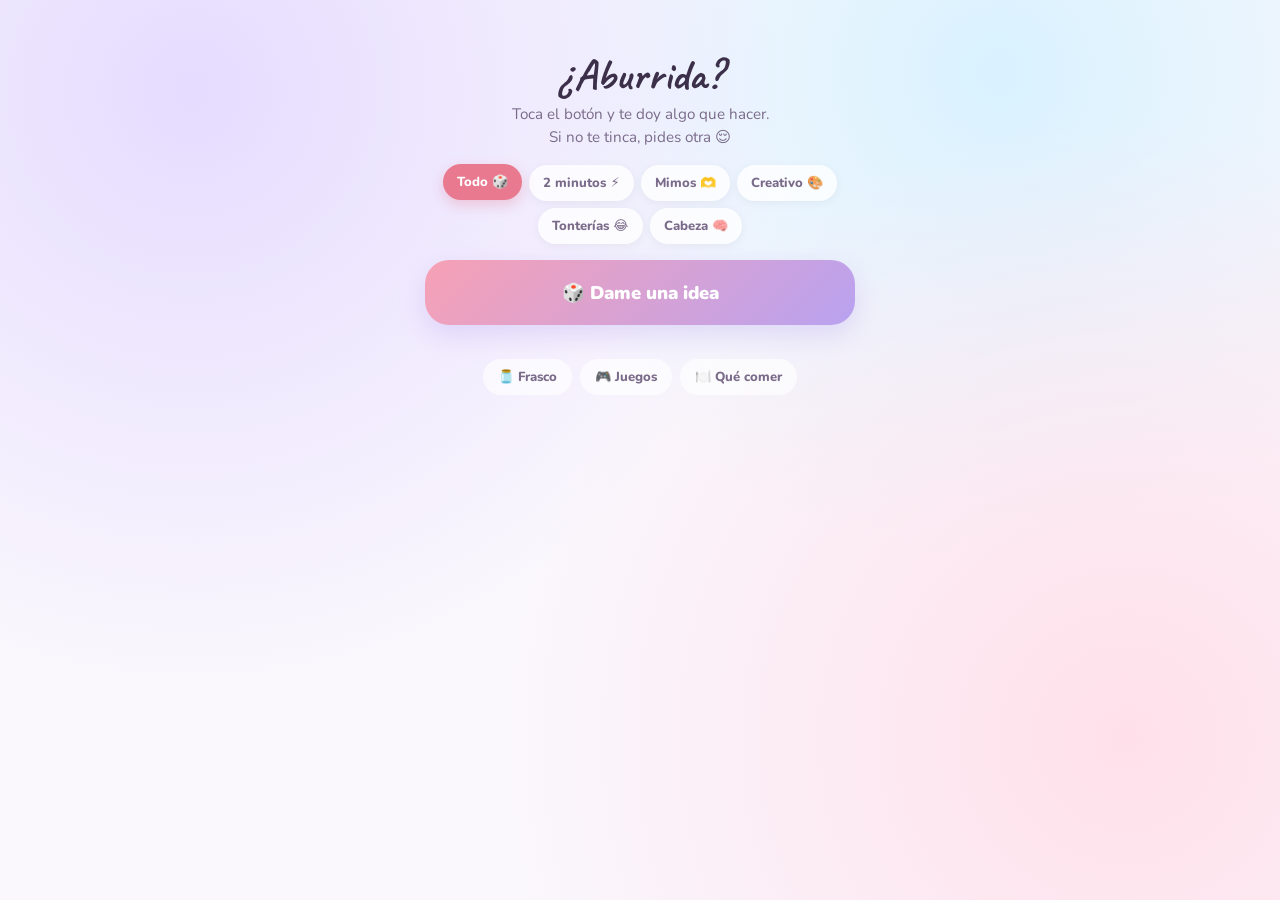
==== aburrida.html @ abc9a231 "Pagina para cuando esta aburrida: 47 ideas para hacer sola Co-Authored-By: Claude Opus 5 <noreply@an" ====
<!DOCTYPE html>
<html lang="es">
<head>
<meta charset="UTF-8">
<meta name="viewport" content="width=device-width, initial-scale=1">
<title>¿Aburrida?</title>
<link rel="preconnect" href="https://fonts.googleapis.com">
<link href="https://fonts.googleapis.com/css2?family=Caveat:wght@500;700&family=Nunito:wght@400;600;800;900&display=swap" rel="stylesheet">
<style>
  :root { --ink:#3b2f4a; --soft:#7a6b8a; --accent:#e8798f; --verde:#4caf72; }
  * { box-sizing:border-box; margin:0; padding:0; -webkit-tap-highlight-color:transparent; }
  body {
    min-height:100vh; display:block;
    font-family:"Nunito", system-ui, sans-serif; color:var(--ink); padding:clamp(16px,6vh,56px) 16px;
    background:
      radial-gradient(circle at 15% 10%, #e5dcff 0, transparent 44%),
      radial-gradient(circle at 88% 82%, #ffe0ea 0, transparent 46%),
      radial-gradient(circle at 78% 8%, #d9f2ff 0, transparent 38%),
      #faf7fd;
    overflow-x:hidden;
  }
  .card { max-width:430px; width:100%; margin-inline:auto; text-align:center; position:relative; z-index:2; }
  h1 { font-family:"Caveat", cursive; font-size:2.7rem; font-weight:700; line-height:1; }
  .sub { color:var(--soft); margin:6px 0 16px; font-size:.95rem; line-height:1.5; }

  .filtros { display:flex; gap:7px; justify-content:center; flex-wrap:wrap; margin-bottom:16px; }
  .f { border:none; border-radius:99px; padding:9px 14px; font-family:inherit; font-size:.82rem; font-weight:800;
       background:#ffffffcc; color:var(--soft); cursor:pointer; box-shadow:0 2px 10px #0000000d; transition:all .18s; }
  .f.on { background:var(--accent); color:#fff; box-shadow:0 5px 14px #e8798f55; transform:translateY(-1px); }

  .dado {
    width:100%; border:none; border-radius:24px; padding:20px; font-family:inherit; font-size:1.15rem; font-weight:900;
    background:linear-gradient(135deg,#f7a1b5,#b9a2f0); color:#fff; cursor:pointer; margin-bottom:16px;
    box-shadow:0 10px 26px #b9a2f055; transition:transform .15s;
  }
  .dado:active { transform:scale(.97); }

  .idea {
    display:none; background:#fff; border-radius:26px; padding:26px 22px 22px; position:relative;
    box-shadow:0 16px 40px #3b2f4a1f; animation:entra .5s cubic-bezier(.2,1.3,.4,1); text-align:left;
  }
  .idea .top { display:flex; align-items:center; gap:12px; margin-bottom:10px; }
  .idea .em { font-size:2.6rem; line-height:1; }
  .idea h2 { font-family:"Caveat", cursive; font-size:1.95rem; line-height:1.05; }
  .idea .tag { display:inline-block; background:#f6eef3; color:var(--soft); border-radius:99px;
               padding:4px 11px; font-size:.7rem; font-weight:900; letter-spacing:1px; margin-top:3px; }
  .idea p { color:#55475f; font-size:.97rem; line-height:1.5; margin-top:4px; }
  @keyframes entra { from { transform:translateY(16px) scale(.96); opacity:0; } }

  .acciones { display:flex; gap:9px; flex-wrap:wrap; margin-top:16px; }
  .btn { flex:1; min-width:120px; border:none; border-radius:15px; padding:13px 16px; font-family:inherit;
         font-weight:900; font-size:.93rem; cursor:pointer; background:var(--accent); color:#fff;
         box-shadow:0 6px 16px #e8798f55; transition:transform .15s; text-decoration:none; text-align:center; }
  .btn.alt { background:#f4eef6; color:var(--ink); box-shadow:none; }
  .btn:active { transform:scale(.96); }
  .btn.listo { background:#cfe8d8; color:#2e6b48; box-shadow:none; }

  .hechas { margin-top:18px; color:var(--soft); font-size:.85rem; font-weight:800; }
  .links { margin-top:18px; display:flex; gap:8px; justify-content:center; flex-wrap:wrap; }
  .link { color:var(--soft); font-size:.82rem; text-decoration:none; font-weight:800;
          background:#ffffffaa; padding:9px 15px; border-radius:99px; }
  .float { position:fixed; bottom:-40px; font-size:1.5rem; animation:up linear forwards; z-index:1; pointer-events:none; }
  @keyframes up { to { transform:translateY(-115vh) rotate(25deg); opacity:0; } }
</style>
</head>
<body>
<div class="card">
  <h1>¿Aburrida?</h1>
  <p class="sub">Toca el botón y te doy algo que hacer.<br>Si no te tinca, pides otra 😌</p>

  <div class="filtros" id="filtros"></div>
  <button class="dado" id="dado" onclick="sortear()">🎲 Dame una idea</button>

  <div class="idea" id="idea">
    <div class="top">
      <span class="em" id="iEm"></span>
      <div><h2 id="iTit"></h2><span class="tag" id="iTag"></span></div>
    </div>
    <p id="iTxt"></p>
    <div class="acciones" id="iAcc"></div>
  </div>

  <p class="hechas" id="hechas"></p>

  <div class="links">
    <a class="link" href="index.html">🫙 Frasco</a>
    <a class="link" href="juegos.html">🎮 Juegos</a>
    <a class="link" href="comida.html">🍽️ Qué comer</a>
  </div>
</div>

<script>
// ✏️ PERSONALIZA AQUÍ — todo es para ella sola
// tipo: rapido | creativo | mimos | tonto | cabeza
const IDEAS = [
  // ── Rapidito (2-5 min) ──
  { t:"rapido", e:"🪟", n:"Mira por la ventana 2 minutos", d:"Sin celular. Solo mirar lo que pasa afuera. Suena tonto, pero despeja." },
  { t:"rapido", e:"🧃", n:"Prepárate algo rico", d:"Un té, un jugo, lo que haya. Y tómatelo sentada, sin hacer nada más al mismo tiempo." },
  { t:"rapido", e:"🧹", n:"Ordena una cosa chiquitita", d:"Un cajón, la mesita de noche. Solo una. Se siente mejor de lo que suena." },
  { t:"rapido", e:"💆", n:"Estírate como gato", d:"Brazos arriba, cuello a los lados, espalda. Treinta segundos y listo." },
  { t:"rapido", e:"🧦", n:"Ponte ropa cómoda", d:"La más suelta que tengas. El día cambia harto según lo que uno trae puesto." },
  { t:"rapido", e:"🌬️", n:"Abre la ventana", d:"Aire nuevo por dos minutos. Es gratis y funciona." },
  { t:"rapido", e:"📷", n:"Revisa fotos viejas", d:"Anda a un año cualquiera de tu galería. Siempre hay algo que da risa o vergüenza ajena." },
  { t:"rapido", e:"💧", n:"Agua y lávate la cara", d:"El reinicio más barato que existe. En serio, ayuda." },
  { t:"rapido", e:"🎶", n:"Una canción a todo volumen", d:"Esa que te sabes entera. Cántala sin que te importe cómo suene." },
  { t:"rapido", e:"🚪", n:"Sal al patio o a la puerta", d:"Cinco minutos afuera. No tienes que ir a ningún lado, solo salir un poquito." },

  // ── Creativo ──
  { t:"creativo", e:"✏️", n:"Dibuja feo a propósito", d:"Lo primero que veas, pero mal hecho adrede. Mientras peor quede, más entretenido." },
  { t:"creativo", e:"📒", n:"Haz una lista rara", d:"Top 5 de olores que te gustan, o de comidas sobrevaloradas. Las listas tontas son terapia." },
  { t:"creativo", e:"🎵", n:"Arma una playlist", d:"Cinco canciones para un ánimo específico y ponle un nombre ridículo." },
  { t:"creativo", e:"💅", n:"Píntate las uñas", d:"Del color que sea, aunque te quede chueco. Es entretenido y lo ves toda la semana." },
  { t:"creativo", e:"📖", n:"Escribe media página", d:"De lo que sea, de lo que estás pensando ahora. No tiene que leerlo nadie nunca." },
  { t:"creativo", e:"🏠", n:"Cambia algo de lugar", d:"Mueve un mueble, cambia un cuadro. La pieza se siente nueva por un rato." },
  { t:"creativo", e:"🍳", n:"Inventa algo de comer", d:"Mezcla cosas raras que haya en la casa. Si sale mal, igual es anécdota." },
  { t:"creativo", e:"🧶", n:"Aprende algo inútil", d:"Un truco de cartas, un nudo, girar un lápiz. Busca un video y practícalo." },
  { t:"creativo", e:"🖼️", n:"Cambia tu fondo de pantalla", d:"Busca uno que te guste de verdad. Lo vas a ver mil veces al día." },
  { t:"creativo", e:"📦", n:"Mira qué hay en ese cajón", d:"Ese donde se acumula todo. Vas a encontrar cosas que ni te acordabas." },

  // ── Mimos (cuidarse) ──
  { t:"mimos", e:"🛁", n:"Ducha larga", d:"Con el agua lo más rica que aguantes. Después ropa cómoda y a echarte." },
  { t:"mimos", e:"🧴", n:"Rutina de skincare lenta", d:"Aunque sea solo crema. Hazlo despacio, como si fuera un ritual tuyo." },
  { t:"mimos", e:"🛏️", n:"Cama recién hecha", d:"Cámbiate las sábanas o solo estíralas. Meterse a una cama ordenada es otra cosa." },
  { t:"mimos", e:"🎧", n:"Una canción con los ojos cerrados", d:"Acostada, sin hacer nada más. Solo escuchar, una entera." },
  { t:"mimos", e:"😴", n:"Siesta sin culpa", d:"Veinte minutos. Pon alarma si quieres. Descansar no es flojera." },
  { t:"mimos", e:"🕯️", n:"Baja las luces", d:"Luz cálida y menos pantalla. Tu cabeza te lo va a agradecer." },
  { t:"mimos", e:"📺", n:"Repite algo que ya viste", d:"Nada nuevo, nada que pensar. Esa serie que te sabes de memoria." },
  { t:"mimos", e:"🍫", n:"Date un gusto del cajón", d:"Lo que tengas guardado. Sin negociar contigo misma, sin culpa." },
  { t:"mimos", e:"🧘", n:"Respira 10 veces lento", d:"Inhala contando 4, aguanta 4, bota 4. Diez veces. Es poquito y baja el ruido." },
  { t:"mimos", e:"🤲", n:"Masajea tus manos", d:"Con crema, dedo por dedo. Nadie se acuerda de las manos y se siente increíble." },

  // ── Tonterías ──
  { t:"tonto", e:"🦦", n:"Videos de nutrias", d:"En serio. Búscalos. Diez minutos de nutrias arreglan cualquier tarde." },
  { t:"tonto", e:"🗺️", n:"Viaja en Street View", d:"Elige un país al azar y camina por una calle cualquiera. Es raro y entretenido." },
  { t:"tonto", e:"🔤", n:"Tradúcete mil veces", d:"Escribe una frase y tradúcela de idioma en idioma hasta que quede ridícula." },
  { t:"tonto", e:"🧪", n:"Dato inútil del día", d:"Busca un dato random en internet. Vas a quedar con uno nuevo para toda la vida." },
  { t:"tonto", e:"🎭", n:"Ponle voz a la gente", d:"Mira la tele sin sonido e inventa los diálogos. Funciona mejor con teleseries." },
  { t:"tonto", e:"🔮", n:"Test tonto de internet", d:"'¿Qué tipo de pan eres?'. Hazlo y tómatelo en serio, que es importante." },
  { t:"tonto", e:"🏴‍☠️", n:"Aprende una mala palabra en otro idioma", d:"Conocimiento esencial para la vida. Nadie te lo va a quitar." },
  { t:"tonto", e:"🐱", n:"Mira animales en adopción", d:"No para adoptar (o sí). Solo para ver caritas un rato." },
  { t:"tonto", e:"🎤", n:"Karaoke tú sola", d:"Busca la versión karaoke de tu canción y cántala completa. Nadie te escucha." },
  { t:"tonto", e:"📜", n:"Lee tus mensajes antiguos", d:"De hace años, con quien sea. Mezcla de risa y vergüenza garantizada." },

  // ── Para la cabeza ──
  { t:"cabeza", e:"📚", n:"Lee una página", d:"Una sola. Si te enganchas, sigue. Si no, ya leíste una página y eso cuenta." },
  { t:"cabeza", e:"🎬", n:"Un documental corto", d:"De algo que no sepas nada. Veinte minutos y aprendiste algo nuevo." },
  { t:"cabeza", e:"🧩", n:"Un crucigrama o sudoku", d:"De los fáciles. Es de esas cosas que te sacan de la cabeza un rato." },
  { t:"cabeza", e:"🌍", n:"Elige un país y averigua", d:"Al azar. Cómo se vive, qué comen, cómo suena el idioma." },
  { t:"cabeza", e:"📝", n:"Escribe tres cosas buenas", d:"De hoy o de la semana. Por chiquititas que sean. Sirve más de lo que parece." },
  { t:"cabeza", e:"💭", n:"Planea algo chiquitito", d:"Algo que quieras hacer este mes. No tiene que ser grande ni caro." },
  { t:"cabeza", e:"🎓", n:"Un video de 10 minutos", d:"De algo que siempre te dio curiosidad y nunca buscaste." },
];

const FILTROS = [
  { id:"todo", n:"Todo 🎲" }, { id:"rapido", n:"2 minutos ⚡" }, { id:"mimos", n:"Mimos 🫶" },
  { id:"creativo", n:"Creativo 🎨" }, { id:"tonto", n:"Tonterías 😂" }, { id:"cabeza", n:"Cabeza 🧠" },
];
const ETIQUETAS = { rapido:"RAPIDITO", creativo:"CREATIVO", mimos:"PARA TI", tonto:"TONTERA", cabeza:"PARA LA CABEZA" };

let filtro = "todo", ultima = null, actual = null;
function leer(k, d) { try { const v = localStorage.getItem(k); return v === null ? d : JSON.parse(v); } catch { return d; } }
function escribir(k, v) { try { localStorage.setItem(k, JSON.stringify(v)); } catch {} }

(function pintarFiltros() {
  const c = document.getElementById("filtros");
  FILTROS.forEach(f => {
    const b = document.createElement("button");
    b.className = "f" + (f.id === filtro ? " on" : "");
    b.textContent = f.n;
    b.onclick = () => { filtro = f.id; [...c.children].forEach(x => x.classList.remove("on")); b.classList.add("on"); sortear(); };
    c.appendChild(b);
  });
  contador();
})();

function contador() {
  const n = leer("aburrida-hechas", []).length;
  document.getElementById("hechas").textContent = n ? `Llevas ${n} cosa${n === 1 ? "" : "s"} hecha${n === 1 ? "" : "s"} desde acá 🌱` : "";
}

function sortear() {
  const pool = IDEAS.filter(i => filtro === "todo" || i.t === filtro);
  let idea; do { idea = pool[Math.floor(Math.random() * pool.length)]; } while (pool.length > 1 && idea.n === ultima);
  ultima = idea.n; actual = idea;
  document.getElementById("iEm").textContent = idea.e;
  document.getElementById("iTit").textContent = idea.n;
  document.getElementById("iTag").textContent = ETIQUETAS[idea.t];
  document.getElementById("iTxt").textContent = idea.d;

  const acc = document.getElementById("iAcc"); acc.innerHTML = "";
  const hecho = document.createElement("button");
  hecho.className = "btn"; hecho.textContent = "✅ Lo hice";
  hecho.onclick = () => {
    const l = leer("aburrida-hechas", []); l.push(idea.n); escribir("aburrida-hechas", l);
    hecho.className = "btn listo"; hecho.textContent = "¡Bien ahí! 🌱"; hecho.disabled = true;
    contador(); llover([idea.e, "✨", "💛"]);
  };
  acc.appendChild(hecho);

  const otra = document.createElement("button");
  otra.className = "btn alt"; otra.textContent = "🎲 Otra idea";
  otra.onclick = sortear;
  acc.appendChild(otra);

  const d = document.getElementById("idea");
  d.style.display = "block";
  d.style.animation = "none"; d.offsetHeight; d.style.animation = "";
  document.getElementById("dado").textContent = "🎲 Dame otra";
}

function llover(emojis) {
  for (let k = 0; k < 16; k++) {
    const e = document.createElement("div");
    e.className = "float";
    e.textContent = emojis[k % emojis.length];
    e.style.left = Math.random() * 100 + "vw";
    e.style.animationDuration = 3 + Math.random() * 3 + "s";
    e.style.animationDelay = Math.random() * 1.2 + "s";
    document.body.appendChild(e);
    setTimeout(() => e.remove(), 7000);
  }
}
</script>
</body>
</html>
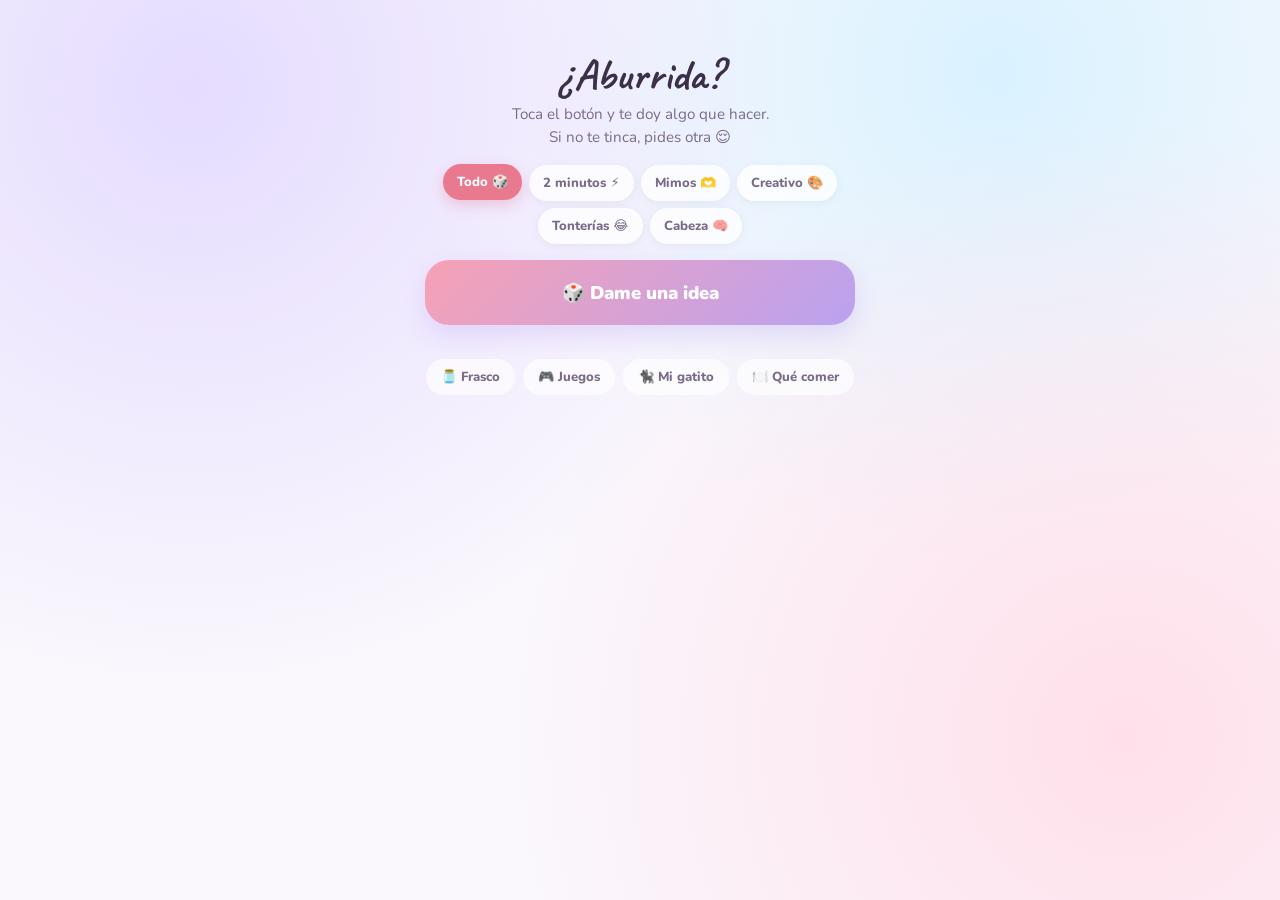
==== commit e70ddb06: "Pagina del gatito: diario, guia de cuidados por etapa y curva de peso Co-Authored-By: Claude Opus 5 " ====
--- a/aburrida.html
+++ b/aburrida.html
@@ -85,6 +85,7 @@
   <div class="links">
     <a class="link" href="index.html">🫙 Frasco</a>
     <a class="link" href="juegos.html">🎮 Juegos</a>
+    <a class="link" href="gatito.html">🐈‍⬛ Mi gatito</a>
     <a class="link" href="comida.html">🍽️ Qué comer</a>
   </div>
 </div>
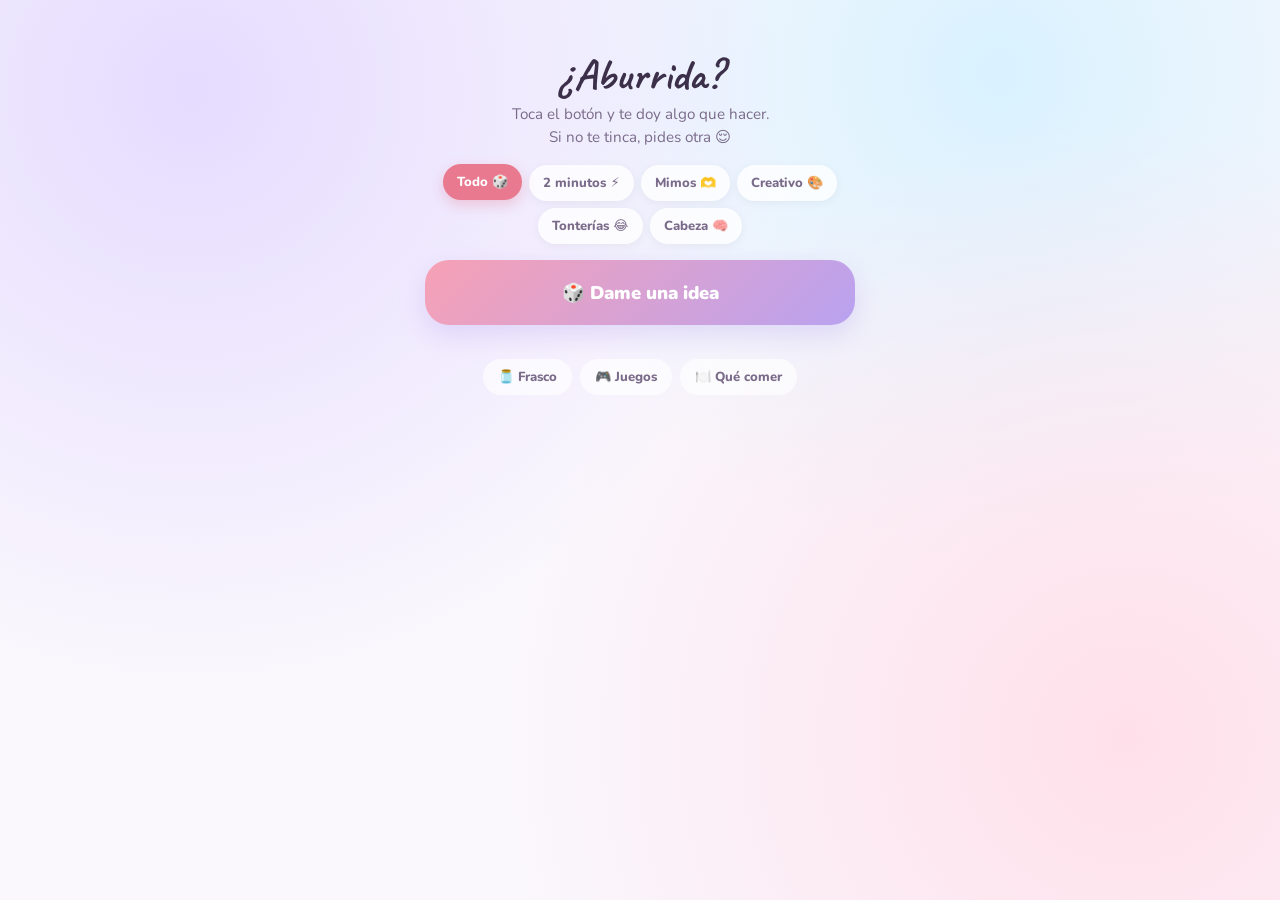
==== commit debe52dc: "Separar el gatito en su propio sitio Co-Authored-By: Claude Opus 5 <noreply@anthropic.com>" ====
--- a/aburrida.html
+++ b/aburrida.html
@@ -85,7 +85,6 @@
   <div class="links">
     <a class="link" href="index.html">🫙 Frasco</a>
     <a class="link" href="juegos.html">🎮 Juegos</a>
-    <a class="link" href="gatito.html">🐈‍⬛ Mi gatito</a>
     <a class="link" href="comida.html">🍽️ Qué comer</a>
   </div>
 </div>
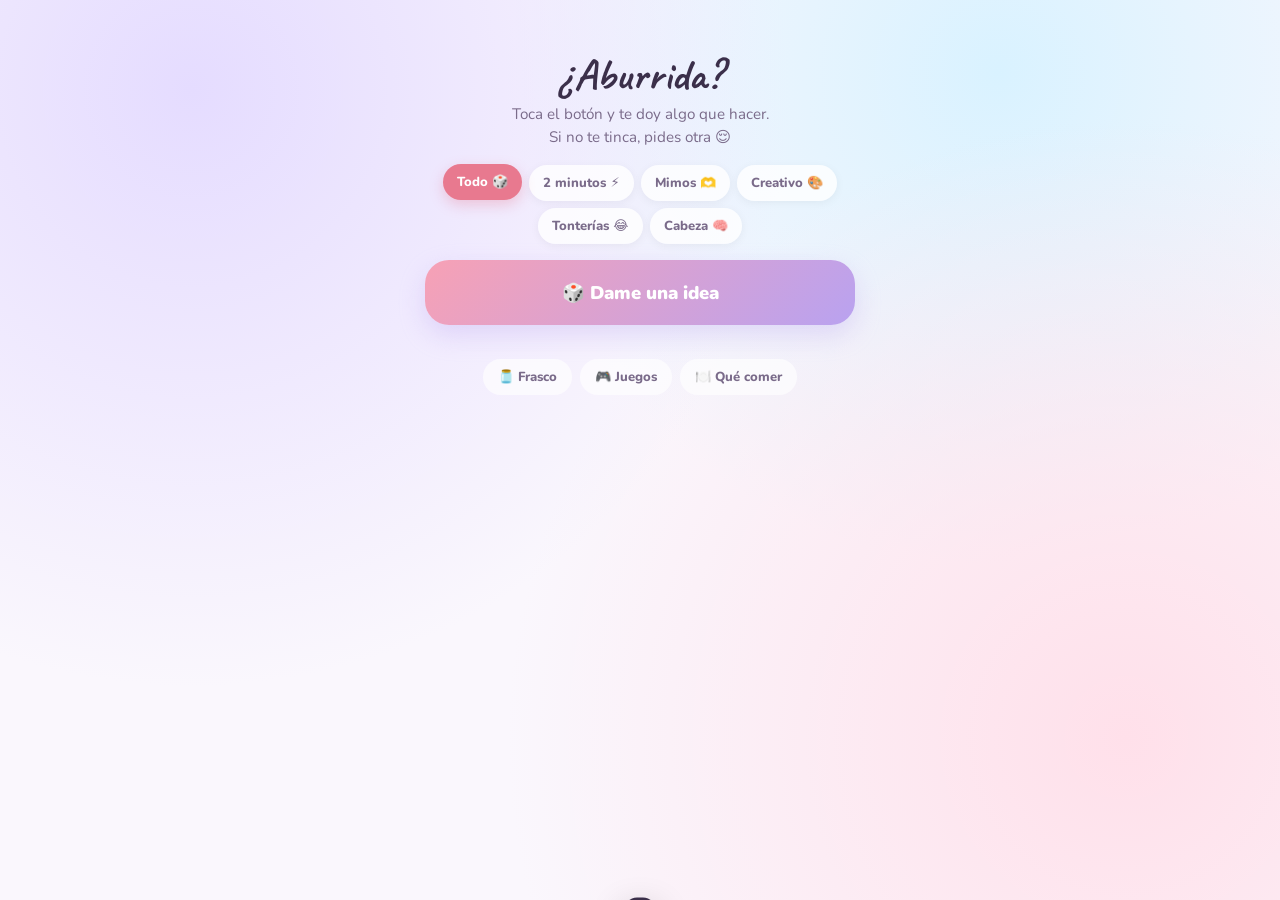
==== commit f6676479: "Frasquito instalable como app: icono, sin internet y actualizacion automatica Co-Authored-By: Claude" ====
--- a/aburrida.html
+++ b/aburrida.html
@@ -4,6 +4,12 @@
 <meta charset="UTF-8">
 <meta name="viewport" content="width=device-width, initial-scale=1">
 <title>¿Aburrida?</title>
+<link rel="manifest" href="manifest.webmanifest">
+<meta name="theme-color" content="#e8798f">
+<link rel="apple-touch-icon" href="apple-touch-icon.png">
+<meta name="apple-mobile-web-app-capable" content="yes">
+<meta name="mobile-web-app-capable" content="yes">
+<meta name="apple-mobile-web-app-title" content="Frasquito">
 <link rel="preconnect" href="https://fonts.googleapis.com">
 <link href="https://fonts.googleapis.com/css2?family=Caveat:wght@500;700&family=Nunito:wght@400;600;800;900&display=swap" rel="stylesheet">
 <style>
@@ -221,5 +227,6 @@
   }
 }
 </script>
+<script src="pwa.js" defer></script>
 </body>
 </html>
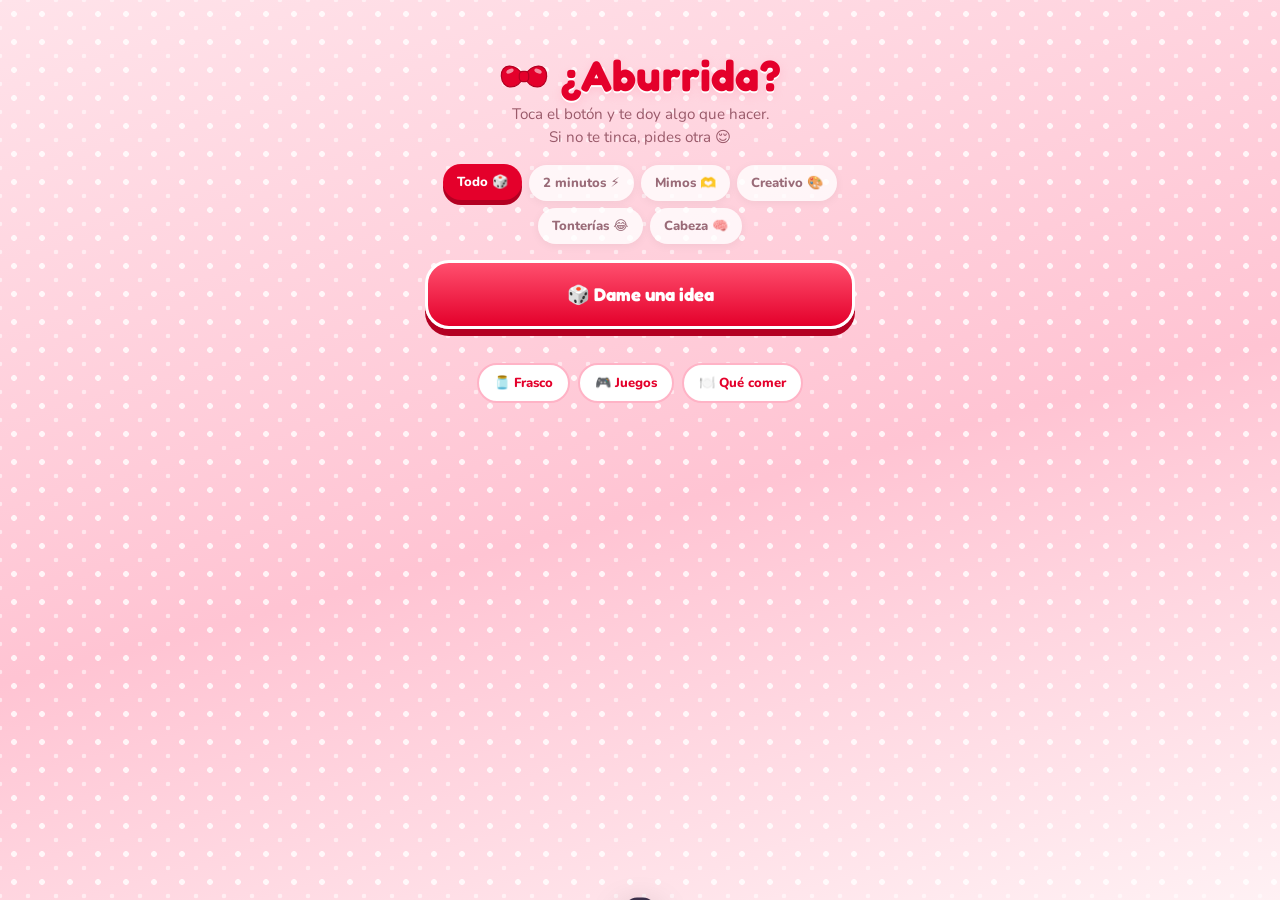
==== commit 737bf179: "Frasquito con estilo kawaii rojo y blanco: moños, puntitos, icono nuevo y decoracion Co-Authored-By:" ====
--- a/aburrida.html
+++ b/aburrida.html
@@ -5,7 +5,7 @@
 <meta name="viewport" content="width=device-width, initial-scale=1">
 <title>¿Aburrida?</title>
 <link rel="manifest" href="manifest.webmanifest">
-<meta name="theme-color" content="#e8798f">
+<meta name="theme-color" content="#e4002b">
 <link rel="apple-touch-icon" href="apple-touch-icon.png">
 <meta name="apple-mobile-web-app-capable" content="yes">
 <meta name="mobile-web-app-capable" content="yes">
@@ -68,6 +68,7 @@
   .float { position:fixed; bottom:-40px; font-size:1.5rem; animation:up linear forwards; z-index:1; pointer-events:none; }
   @keyframes up { to { transform:translateY(-115vh) rotate(25deg); opacity:0; } }
 </style>
+<link rel="stylesheet" href="kawaii.css">
 </head>
 <body>
 <div class="card">
@@ -227,6 +228,7 @@
   }
 }
 </script>
+<script src="kawaii.js" defer></script>
 <script src="pwa.js" defer></script>
 </body>
 </html>
--- a/kawaii.css
+++ b/kawaii.css
@@ -0,0 +1,70 @@
+@import url("https://fonts.googleapis.com/css2?family=Fredoka:wght@500;600;700&display=swap");
+/* ───────── Tema kawaii rojo y blanco ───────── */
+:root {
+  --kt-rojo:#e4002b; --kt-rojo-osc:#b30022; --kt-rosa:#ffb3c6; --kt-rosa-suave:#ffe3ea; --kt-crema:#fff8f5; --kt-amarillo:#ffd54a;
+  --accent:#e4002b; --ink:#4a2a33; --soft:#9a6b78;
+}
+html { background:#ffd9e2; }
+body {
+  background:
+    radial-gradient(circle, #ffffffcc 2.6px, transparent 3.2px) 0 0 / 28px 28px,
+    radial-gradient(circle, #ffffff88 2px, transparent 2.6px) 14px 14px / 28px 28px,
+    linear-gradient(165deg, #ffe3ea 0%, #ffc4d3 55%, #fff1f4 100%) !important;
+  background-attachment: fixed !important;
+  color: var(--ink);
+}
+h1, .top h1 {
+  font-family: "Fredoka", "Nunito", system-ui, sans-serif !important; font-weight:700 !important; letter-spacing:.2px;
+  color: var(--kt-rojo) !important; text-shadow: 0 2px 0 #fff, 0 4px 10px #ff9db455;
+}
+h1::before { content:""; display:inline-block; width:1.15em; height:.72em; margin-right:.28em; vertical-align:-.02em;
+  background:url("data:image/svg+xml,%3Csvg%20xmlns=%22http://www.w3.org/2000/svg%22%20viewBox=%220%200%2064%2040%22%3E%3Cpath%20d=%22M32%2020C21%201%202%203%203%2020c1%2017%2020%2019%2029%200z%22%20fill=%22%23e4002b%22%20stroke=%22%23b30022%22%20stroke-width=%221.6%22%20stroke-linejoin=%22round%22/%3E%3Cpath%20d=%22M32%2020C43%201%2062%203%2061%2020c-1%2017-20%2019-29%200z%22%20fill=%22%23e4002b%22%20stroke=%22%23b30022%22%20stroke-width=%221.6%22%20stroke-linejoin=%22round%22/%3E%3Cellipse%20cx=%2214%22%20cy=%2213%22%20rx=%225%22%20ry=%222.6%22%20fill=%22%23ffffff%22%20opacity=%22.55%22%20transform=%22rotate%28-25%2014%2013%29%22/%3E%3Cellipse%20cx=%2250%22%20cy=%2213%22%20rx=%225%22%20ry=%222.6%22%20fill=%22%23ffffff%22%20opacity=%22.55%22%20transform=%22rotate%2825%2050%2013%29%22/%3E%3Crect%20x=%2226%22%20y=%2213.5%22%20width=%2212%22%20height=%2213%22%20rx=%224.5%22%20fill=%22%23e4002b%22%20stroke=%22%23b30022%22%20stroke-width=%221.6%22/%3E%3C/svg%3E") center / contain no-repeat; }
+.top h1::before { width:1em; height:.62em; }
+h2 { font-family:"Fredoka","Caveat",cursive; }
+.sub { color:#9a5a6a; }
+
+/* botones principales */
+.btn:not(.alt):not(.oro):not(.listo), .dado, .hub, .mood, button.small:not(.alt) {
+  --x:0;
+}
+.btn:not(.alt):not(.oro):not(.listo) {
+  background:linear-gradient(180deg,#ff4f6e,#e4002b) !important; color:#fff !important;
+  box-shadow:0 6px 0 #b30022, 0 10px 18px #e4002b44 !important; border:2px solid #fff !important;
+  font-family:"Fredoka","Nunito",sans-serif; letter-spacing:.2px;
+}
+.btn:not(.alt):not(.oro):not(.listo):active { transform:translateY(4px) !important; box-shadow:0 2px 0 #b30022, 0 4px 10px #e4002b44 !important; }
+.btn.alt { background:#fff !important; color:var(--kt-rojo) !important; border:2px solid var(--kt-rosa) !important; box-shadow:0 4px 0 var(--kt-rosa) !important; }
+.link, .atajo { border:2px solid var(--kt-rosa); }
+.cambiar { color:#b3556b !important; }
+.link { background:#fff !important; color:var(--kt-rojo) !important; font-weight:800; }
+.atajo { background:linear-gradient(135deg,#fff,#ffe3ea) !important; box-shadow:0 5px 0 var(--kt-rosa) !important; }
+.atajo-fl { color:var(--kt-rojo) !important; }
+.o-sino { color:#b3556b; }
+
+/* ánimo, tarjetas y juegos */
+.mood { border:3px solid #fff !important; box-shadow:0 5px 0 #ffc4d3, 0 10px 18px #e4002b1f !important; }
+.game { border:3px solid #fff; box-shadow:0 5px 0 #ffc4d3, 0 10px 18px #e4002b1f !important; }
+.game b { font-family:"Fredoka","Nunito",sans-serif; }
+.chip, .progress, .prog, .hud, .barraJuego { border:2px solid #fff; }
+.prog .bar div, .progress .bar div, #progBar, #bar { background:linear-gradient(90deg,#ff8fa8,#e4002b) !important; }
+.chip.oro { color:var(--kt-rojo) !important; }
+.opt, .f.on { }
+.f.on { background:var(--kt-rojo) !important; box-shadow:0 5px 0 var(--kt-rojo-osc) !important; }
+.dado { background:linear-gradient(180deg,#ff4f6e,#e4002b) !important; border:3px solid #fff !important; box-shadow:0 7px 0 #b30022 !important; font-family:"Fredoka",sans-serif; }
+
+/* papelito, cupón y notas */
+.note { border:3px solid #fff; box-shadow:0 14px 30px #e4002b22 !important; }
+.note::before { background:#ff9db4cc !important; }
+.cupon { border-color:var(--kt-rojo) !important; background:linear-gradient(135deg,#fff,#ffeef2) !important; }
+.cupon .c { background:var(--kt-rojo) !important; }
+.pointer { border-top-color:var(--kt-rojo) !important; }
+.hub { color:var(--kt-rojo) !important; border:3px solid var(--kt-rosa) !important; }
+.plato, .idea, .elegir { border:3px solid #fff; box-shadow:0 12px 28px #e4002b1f !important; }
+.tag, .estado { }
+
+/* decoración que cae despacito */
+.kt-deco { position:fixed; inset:0; pointer-events:none; z-index:-1; overflow:hidden; }
+.kt-deco span { position:absolute; top:-40px; opacity:.45; animation:kt-cae linear infinite; will-change:transform; }
+@keyframes kt-cae { 0% { transform:translateY(0) rotate(-10deg); } 50% { transform:translateY(55vh) translateX(18px) rotate(12deg); } 100% { transform:translateY(112vh) translateX(-12px) rotate(-8deg); } }
+@media (prefers-reduced-motion: reduce) { .kt-deco { display:none; } }
+.spark { background:#ff9db4 !important; }
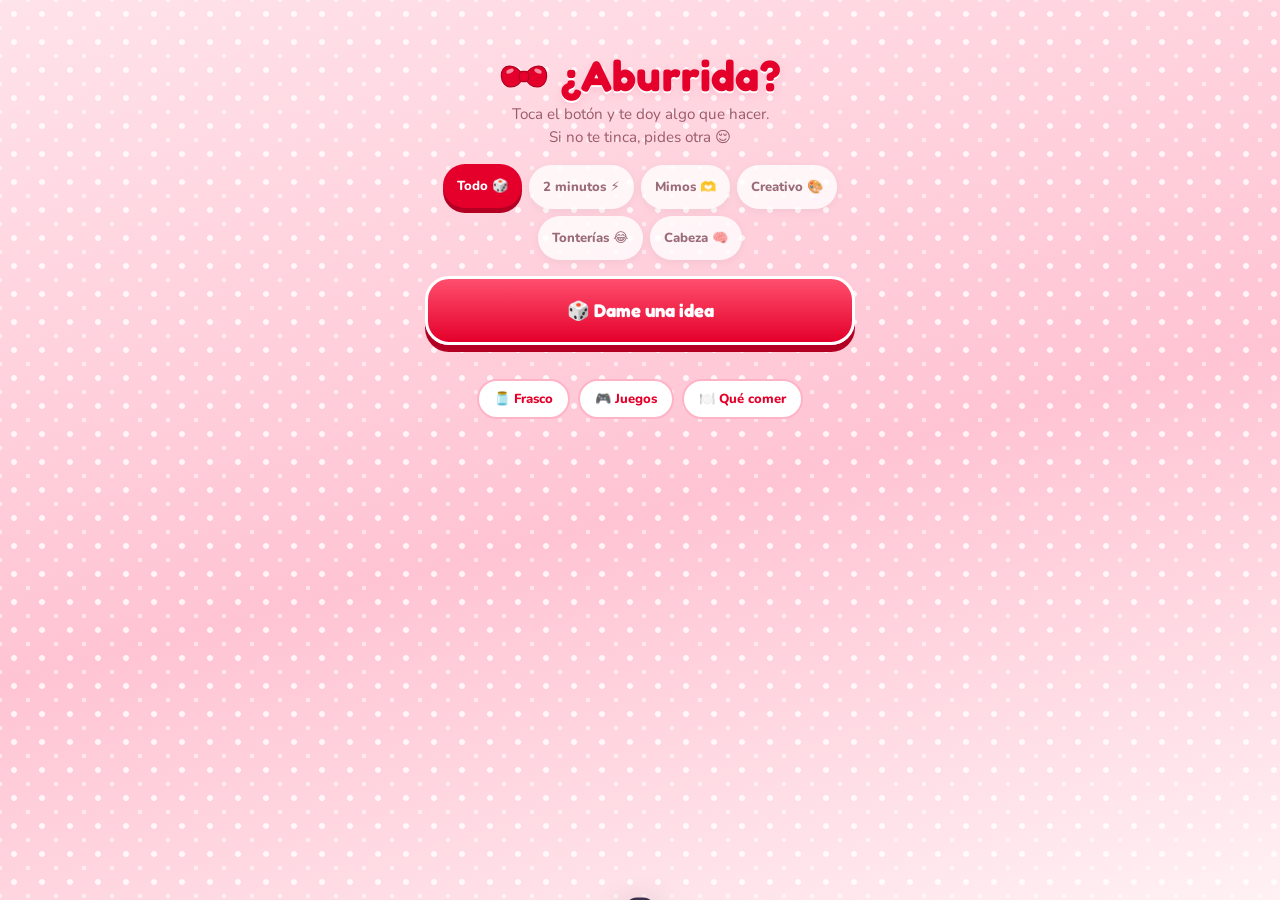
==== commit 265f3f34: "Auditoria con 10 agentes: bugs de juegos y ruleta (giro pendiente), PWA, accesibilidad, rendimiento " ====
--- a/aburrida.html
+++ b/aburrida.html
@@ -30,7 +30,7 @@
   .sub { color:var(--soft); margin:6px 0 16px; font-size:.95rem; line-height:1.5; }
 
   .filtros { display:flex; gap:7px; justify-content:center; flex-wrap:wrap; margin-bottom:16px; }
-  .f { border:none; border-radius:99px; padding:9px 14px; font-family:inherit; font-size:.82rem; font-weight:800;
+  .f { min-height:44px; border:none; border-radius:99px; padding:9px 14px; font-family:inherit; font-size:.82rem; font-weight:800;
        background:#ffffffcc; color:var(--soft); cursor:pointer; box-shadow:0 2px 10px #0000000d; transition:all .18s; }
   .f.on { background:var(--accent); color:#fff; box-shadow:0 5px 14px #e8798f55; transform:translateY(-1px); }
 
@@ -54,7 +54,7 @@
   @keyframes entra { from { transform:translateY(16px) scale(.96); opacity:0; } }
 
   .acciones { display:flex; gap:9px; flex-wrap:wrap; margin-top:16px; }
-  .btn { flex:1; min-width:120px; border:none; border-radius:15px; padding:13px 16px; font-family:inherit;
+  .btn { flex:1; min-width:120px; min-height:44px; border:none; border-radius:15px; padding:13px 16px; font-family:inherit;
          font-weight:900; font-size:.93rem; cursor:pointer; background:var(--accent); color:#fff;
          box-shadow:0 6px 16px #e8798f55; transition:transform .15s; text-decoration:none; text-align:center; }
   .btn.alt { background:#f4eef6; color:var(--ink); box-shadow:none; }
@@ -62,6 +62,9 @@
   .btn.listo { background:#cfe8d8; color:#2e6b48; box-shadow:none; }
 
   .hechas { margin-top:18px; color:var(--soft); font-size:.85rem; font-weight:800; }
+  .link { display:inline-block; padding:12px 10px; }
+  button:focus-visible,a:focus-visible { outline:3px solid #b3002a; outline-offset:3px; }
+  @media (prefers-reduced-motion:reduce){ *{animation:none!important;transition:none!important} .float{display:none} }
   .links { margin-top:18px; display:flex; gap:8px; justify-content:center; flex-wrap:wrap; }
   .link { color:var(--soft); font-size:.82rem; text-decoration:none; font-weight:800;
           background:#ffffffaa; padding:9px 15px; border-radius:99px; }
@@ -78,7 +81,7 @@
   <div class="filtros" id="filtros"></div>
   <button class="dado" id="dado" onclick="sortear()">🎲 Dame una idea</button>
 
-  <div class="idea" id="idea">
+  <div class="idea" id="idea" aria-live="polite">
     <div class="top">
       <span class="em" id="iEm"></span>
       <div><h2 id="iTit"></h2><span class="tag" id="iTag"></span></div>
@@ -198,7 +201,7 @@
   const hecho = document.createElement("button");
   hecho.className = "btn"; hecho.textContent = "✅ Lo hice";
   hecho.onclick = () => {
-    const l = leer("aburrida-hechas", []); l.push(idea.n); escribir("aburrida-hechas", l);
+    const l = leer("aburrida-hechas", []); l.push(idea.n); if (l.length > 500) l.splice(0, l.length - 500); escribir("aburrida-hechas", l);
     hecho.className = "btn listo"; hecho.textContent = "¡Bien ahí! 🌱"; hecho.disabled = true;
     contador(); llover([idea.e, "✨", "💛"]);
   };
@@ -216,6 +219,7 @@
 }
 
 function llover(emojis) {
+  if (window.matchMedia && matchMedia('(prefers-reduced-motion: reduce)').matches) return;
   for (let k = 0; k < 16; k++) {
     const e = document.createElement("div");
     e.className = "float";
--- a/kawaii.css
+++ b/kawaii.css
@@ -66,5 +66,6 @@
 .kt-deco { position:fixed; inset:0; pointer-events:none; z-index:-1; overflow:hidden; }
 .kt-deco span { position:absolute; top:-40px; opacity:.45; animation:kt-cae linear infinite; will-change:transform; }
 @keyframes kt-cae { 0% { transform:translateY(0) rotate(-10deg); } 50% { transform:translateY(55vh) translateX(18px) rotate(12deg); } 100% { transform:translateY(112vh) translateX(-12px) rotate(-8deg); } }
+.kt-deco.pausa span { animation-play-state:paused; }
 @media (prefers-reduced-motion: reduce) { .kt-deco { display:none; } }
 .spark { background:#ff9db4 !important; }
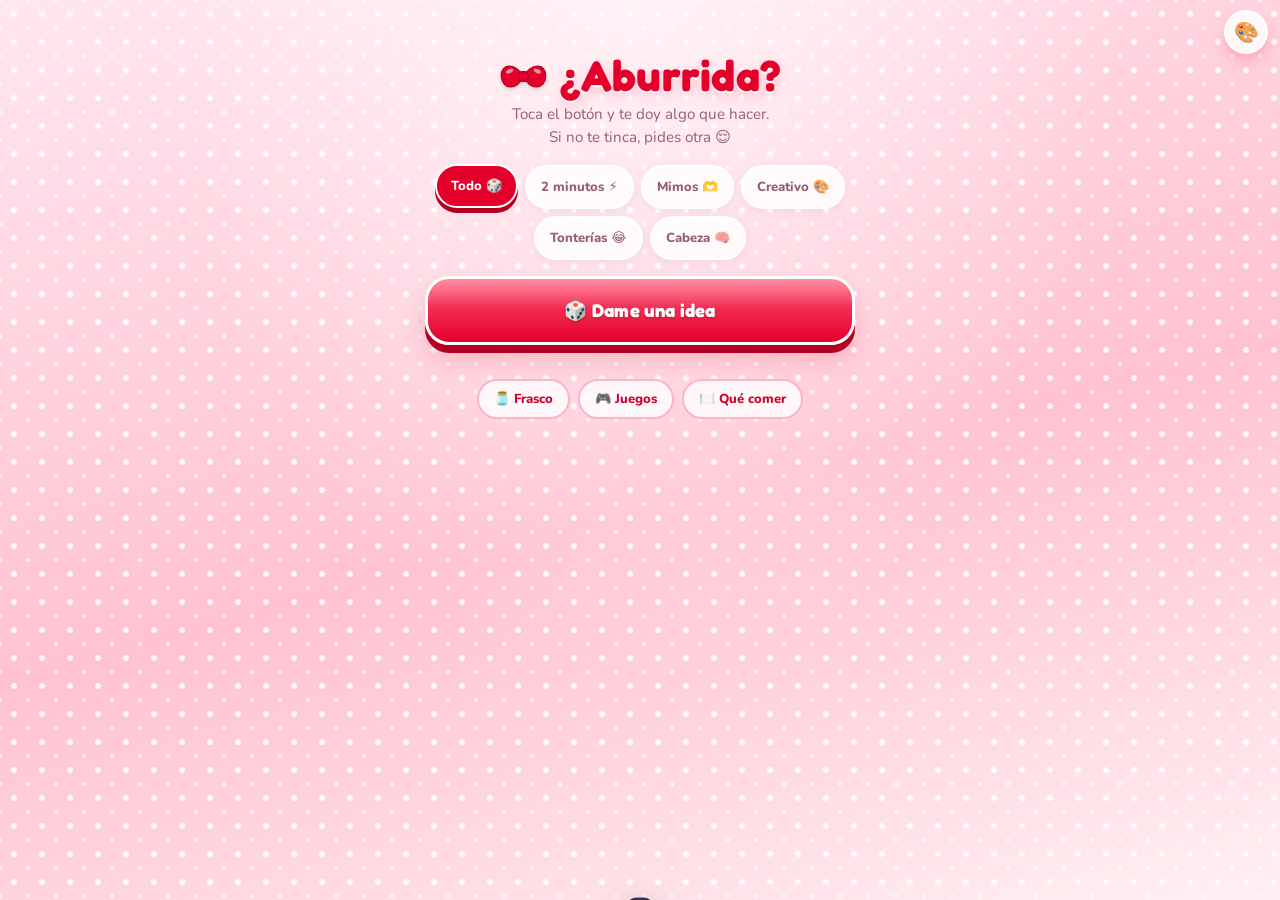
==== commit 4aa6c11d: "Rediseño: Kitty mejorado + 4 temas a elección (Sakura, Noche estrellada, Bosque menta, Atardecer) co" ====
--- a/aburrida.html
+++ b/aburrida.html
@@ -10,8 +10,8 @@
 <meta name="apple-mobile-web-app-capable" content="yes">
 <meta name="mobile-web-app-capable" content="yes">
 <meta name="apple-mobile-web-app-title" content="Frasquito">
-<link rel="preconnect" href="https://fonts.googleapis.com">
-<link href="https://fonts.googleapis.com/css2?family=Caveat:wght@500;700&family=Nunito:wght@400;600;800;900&display=swap" rel="stylesheet">
+<link rel="preload" href="fuentes/nunito-latin.woff2" as="font" type="font/woff2" crossorigin>
+<link rel="stylesheet" href="fuentes.css">
 <style>
   :root { --ink:#3b2f4a; --soft:#7a6b8a; --accent:#e8798f; --verde:#4caf72; }
   * { box-sizing:border-box; margin:0; padding:0; -webkit-tap-highlight-color:transparent; }
@@ -72,6 +72,8 @@
   @keyframes up { to { transform:translateY(-115vh) rotate(25deg); opacity:0; } }
 </style>
 <link rel="stylesheet" href="kawaii.css">
+<link rel="stylesheet" href="temas.css">
+<script src="temas.js"></script>
 </head>
 <body>
 <div class="card">
--- a/fuentes.css
+++ b/fuentes.css
@@ -0,0 +1,56 @@
+/* Caveat latin-ext */
+@font-face {
+  font-family: 'Caveat';
+  font-style: normal;
+  font-weight: 500 700;
+  font-display: swap;
+  src: url(fuentes/caveat-latin-ext.woff2) format('woff2');
+  unicode-range: U+0100-02BA, U+02BD-02C5, U+02C7-02CC, U+02CE-02D7, U+02DD-02FF, U+0304, U+0308, U+0329, U+1D00-1DBF, U+1E00-1E9F, U+1EF2-1EFF, U+2020, U+20A0-20AB, U+20AD-20C4, U+2113, U+2C60-2C7F, U+A720-A7FF;
+}
+/* Caveat latin */
+@font-face {
+  font-family: 'Caveat';
+  font-style: normal;
+  font-weight: 500 700;
+  font-display: swap;
+  src: url(fuentes/caveat-latin.woff2) format('woff2');
+  unicode-range: U+0000-00FF, U+0131, U+0152-0153, U+02BB-02BC, U+02C6, U+02DA, U+02DC, U+0304, U+0308, U+0329, U+2000-206F, U+20AC, U+2122, U+2191, U+2193, U+2212, U+2215, U+FEFF, U+FFFD;
+}
+/* Fredoka latin-ext */
+@font-face {
+  font-family: 'Fredoka';
+  font-style: normal;
+  font-weight: 500 700;
+  font-stretch: 100%;
+  font-display: swap;
+  src: url(fuentes/fredoka-latin-ext.woff2) format('woff2');
+  unicode-range: U+0100-02BA, U+02BD-02C5, U+02C7-02CC, U+02CE-02D7, U+02DD-02FF, U+0304, U+0308, U+0329, U+1D00-1DBF, U+1E00-1E9F, U+1EF2-1EFF, U+2020, U+20A0-20AB, U+20AD-20C4, U+2113, U+2C60-2C7F, U+A720-A7FF;
+}
+/* Fredoka latin */
+@font-face {
+  font-family: 'Fredoka';
+  font-style: normal;
+  font-weight: 500 700;
+  font-stretch: 100%;
+  font-display: swap;
+  src: url(fuentes/fredoka-latin.woff2) format('woff2');
+  unicode-range: U+0000-00FF, U+0131, U+0152-0153, U+02BB-02BC, U+02C6, U+02DA, U+02DC, U+0304, U+0308, U+0329, U+2000-206F, U+20AC, U+2122, U+2191, U+2193, U+2212, U+2215, U+FEFF, U+FFFD;
+}
+/* Nunito latin-ext */
+@font-face {
+  font-family: 'Nunito';
+  font-style: normal;
+  font-weight: 400 900;
+  font-display: swap;
+  src: url(fuentes/nunito-latin-ext.woff2) format('woff2');
+  unicode-range: U+0100-02BA, U+02BD-02C5, U+02C7-02CC, U+02CE-02D7, U+02DD-02FF, U+0304, U+0308, U+0329, U+1D00-1DBF, U+1E00-1E9F, U+1EF2-1EFF, U+2020, U+20A0-20AB, U+20AD-20C4, U+2113, U+2C60-2C7F, U+A720-A7FF;
+}
+/* Nunito latin */
+@font-face {
+  font-family: 'Nunito';
+  font-style: normal;
+  font-weight: 400 900;
+  font-display: swap;
+  src: url(fuentes/nunito-latin.woff2) format('woff2');
+  unicode-range: U+0000-00FF, U+0131, U+0152-0153, U+02BB-02BC, U+02C6, U+02DA, U+02DC, U+0304, U+0308, U+0329, U+2000-206F, U+20AC, U+2122, U+2191, U+2193, U+2212, U+2215, U+FEFF, U+FFFD;
+}
--- a/kawaii.css
+++ b/kawaii.css
@@ -1,66 +1,119 @@
-@import url("https://fonts.googleapis.com/css2?family=Fredoka:wght@500;600;700&display=swap");
-/* ───────── Tema kawaii rojo y blanco ───────── */
+/* ───────── Diseño de la app ─────────
+   Los colores viven en variables (--tm-*). Aquí están los de Kitty (el tema base);
+   temas.css cambia solo esas variables para Sakura, Noche, Bosque y Atardecer. */
 :root {
-  --kt-rojo:#e4002b; --kt-rojo-osc:#b30022; --kt-rosa:#ffb3c6; --kt-rosa-suave:#ffe3ea; --kt-crema:#fff8f5; --kt-amarillo:#ffd54a;
-  --accent:#e4002b; --ink:#4a2a33; --soft:#9a6b78;
+  --tm-acc:#e4002b; --tm-hi:#ff5272; --tm-lo:#b30022; --tm-acc-text:#d1002a;
+  --tm-line:#ffb3c6; --tm-surf:#ffffff; --tm-surf-a:rgba(255,255,255,.82); --tm-surf2:#ffe9ef; --tm-track:#f6dde4;
+  --tm-ink:#4a2a33; --tm-soft:#94606e; --tm-head:#e4002b; --tm-glow:rgba(228,0,43,.17); --tm-btnb:#ffffff;
+  --tm-tape:rgba(255,157,180,.8); --tm-paper:#fffaf5; --tm-notel:#f7dfe5; --tm-card:rgba(255,255,255,.9); --tm-ov:rgba(255,246,249,.95);
+  --tm-html:#ffd9e2; --tm-spark:#ff9db4; --tm-hs:0 2px 0 #fff, 0 5px 12px rgba(255,125,160,.35); --tm-tile-ink:#4a2a33;
+  --tm-bg:
+    radial-gradient(circle, rgba(255,255,255,.85) 2.6px, transparent 3.2px) 0 0 / 28px 28px,
+    radial-gradient(circle, rgba(255,255,255,.55) 2px, transparent 2.6px) 14px 14px / 28px 28px,
+    radial-gradient(ellipse at 50% -10%, rgba(255,255,255,.7), transparent 55%),
+    linear-gradient(165deg, #ffe7ee 0%, #ffc2d2 55%, #fff0f3 100%);
+  --tm-orn:url("data:image/svg+xml,%3Csvg%20xmlns=%22http://www.w3.org/2000/svg%22%20viewBox=%220%200%2064%2040%22%3E%3Cpath%20d=%22M32%2020C21%201%202%203%203%2020c1%2017%2020%2019%2029%200z%22%20fill=%22%23e4002b%22%20stroke=%22%23b30022%22%20stroke-width=%221.6%22%20stroke-linejoin=%22round%22/%3E%3Cpath%20d=%22M32%2020C43%201%2062%203%2061%2020c-1%2017-20%2019-29%200z%22%20fill=%22%23e4002b%22%20stroke=%22%23b30022%22%20stroke-width=%221.6%22%20stroke-linejoin=%22round%22/%3E%3Cellipse%20cx=%2214%22%20cy=%2213%22%20rx=%225%22%20ry=%222.6%22%20fill=%22%23ffffff%22%20opacity=%22.55%22%20transform=%22rotate%28-25%2014%2013%29%22/%3E%3Cellipse%20cx=%2250%22%20cy=%2213%22%20rx=%225%22%20ry=%222.6%22%20fill=%22%23ffffff%22%20opacity=%22.55%22%20transform=%22rotate%2825%2050%2013%29%22/%3E%3Crect%20x=%2226%22%20y=%2213.5%22%20width=%2212%22%20height=%2213%22%20rx=%224.5%22%20fill=%22%23e4002b%22%20stroke=%22%23b30022%22%20stroke-width=%221.6%22/%3E%3C/svg%3E");
+  --tm-orn-w:1.15em; --tm-orn-h:.72em;
+  --accent:var(--tm-acc); --ink:var(--tm-ink); --soft:var(--tm-soft); --paper:var(--tm-paper); --line:var(--tm-notel); --card:var(--tm-card);
 }
-html { background:#ffd9e2; }
+html { background:var(--tm-html); -webkit-tap-highlight-color:transparent; scrollbar-color:var(--tm-line) transparent; }
 body {
-  background:
-    radial-gradient(circle, #ffffffcc 2.6px, transparent 3.2px) 0 0 / 28px 28px,
-    radial-gradient(circle, #ffffff88 2px, transparent 2.6px) 14px 14px / 28px 28px,
-    linear-gradient(165deg, #ffe3ea 0%, #ffc4d3 55%, #fff1f4 100%) !important;
-  background-attachment: fixed !important;
-  color: var(--ink);
+  background:var(--tm-bg) !important; background-attachment:fixed !important; color:var(--tm-ink);
+  transition:background-color .5s, color .5s; -webkit-font-smoothing:antialiased; text-rendering:optimizeLegibility;
 }
+::selection { background:var(--tm-acc); color:#fff; }
+:focus-visible { outline:3px solid var(--tm-acc); outline-offset:3px; border-radius:12px; }
+
+/* títulos */
 h1, .top h1 {
-  font-family: "Fredoka", "Nunito", system-ui, sans-serif !important; font-weight:700 !important; letter-spacing:.2px;
-  color: var(--kt-rojo) !important; text-shadow: 0 2px 0 #fff, 0 4px 10px #ff9db455;
+  font-family:"Fredoka","Nunito",system-ui,sans-serif !important; font-weight:700 !important; letter-spacing:.3px;
+  color:var(--tm-head) !important; text-shadow:var(--tm-hs); text-wrap:balance;
 }
-h1::before { content:""; display:inline-block; width:1.15em; height:.72em; margin-right:.28em; vertical-align:-.02em;
-  background:url("data:image/svg+xml,%3Csvg%20xmlns=%22http://www.w3.org/2000/svg%22%20viewBox=%220%200%2064%2040%22%3E%3Cpath%20d=%22M32%2020C21%201%202%203%203%2020c1%2017%2020%2019%2029%200z%22%20fill=%22%23e4002b%22%20stroke=%22%23b30022%22%20stroke-width=%221.6%22%20stroke-linejoin=%22round%22/%3E%3Cpath%20d=%22M32%2020C43%201%2062%203%2061%2020c-1%2017-20%2019-29%200z%22%20fill=%22%23e4002b%22%20stroke=%22%23b30022%22%20stroke-width=%221.6%22%20stroke-linejoin=%22round%22/%3E%3Cellipse%20cx=%2214%22%20cy=%2213%22%20rx=%225%22%20ry=%222.6%22%20fill=%22%23ffffff%22%20opacity=%22.55%22%20transform=%22rotate%28-25%2014%2013%29%22/%3E%3Cellipse%20cx=%2250%22%20cy=%2213%22%20rx=%225%22%20ry=%222.6%22%20fill=%22%23ffffff%22%20opacity=%22.55%22%20transform=%22rotate%2825%2050%2013%29%22/%3E%3Crect%20x=%2226%22%20y=%2213.5%22%20width=%2212%22%20height=%2213%22%20rx=%224.5%22%20fill=%22%23e4002b%22%20stroke=%22%23b30022%22%20stroke-width=%221.6%22/%3E%3C/svg%3E") center / contain no-repeat; }
-.top h1::before { width:1em; height:.62em; }
-h2 { font-family:"Fredoka","Caveat",cursive; }
-.sub { color:#9a5a6a; }
+h1::before { content:""; display:inline-block; width:var(--tm-orn-w); height:var(--tm-orn-h); margin-right:.28em; vertical-align:-.03em;
+  background:var(--tm-orn) center / contain no-repeat; filter:drop-shadow(0 2px 2px rgba(0,0,0,.12)); }
+.top h1::before { width:calc(var(--tm-orn-w) * .87); height:calc(var(--tm-orn-h) * .87); }
+h2 { font-family:"Fredoka","Caveat",cursive; color:var(--tm-ink); }
+.sub { color:var(--tm-soft); }
 
-/* botones principales */
-.btn:not(.alt):not(.oro):not(.listo), .dado, .hub, .mood, button.small:not(.alt) {
-  --x:0;
+/* botones: relieve, brillo arriba y se hunden al tocar */
+.btn:not(.alt):not(.oro):not(.listo), .dado {
+  background:linear-gradient(180deg, rgba(255,255,255,.34), rgba(255,255,255,0) 46%), linear-gradient(180deg, var(--tm-hi), var(--tm-acc)) !important;
+  color:#fff !important; border:2px solid var(--tm-btnb) !important; text-shadow:0 1px 2px rgba(0,0,0,.25);
+  box-shadow:0 6px 0 var(--tm-lo), 0 12px 20px var(--tm-glow) !important;
+  font-family:"Fredoka","Nunito",sans-serif; letter-spacing:.3px; transition:transform .12s, box-shadow .12s, filter .2s;
 }
-.btn:not(.alt):not(.oro):not(.listo) {
-  background:linear-gradient(180deg,#ff4f6e,#e4002b) !important; color:#fff !important;
-  box-shadow:0 6px 0 #b30022, 0 10px 18px #e4002b44 !important; border:2px solid #fff !important;
-  font-family:"Fredoka","Nunito",sans-serif; letter-spacing:.2px;
+.btn:not(.alt):not(.oro):not(.listo):hover, .dado:hover { filter:brightness(1.06); transform:translateY(-1px); }
+.btn:not(.alt):not(.oro):not(.listo):active, .dado:active { transform:translateY(4px) !important; box-shadow:0 2px 0 var(--tm-lo), 0 5px 10px var(--tm-glow) !important; }
+.dado { border-width:3px !important; box-shadow:0 8px 0 var(--tm-lo), 0 16px 26px var(--tm-glow) !important; font-family:"Fredoka",sans-serif; }
+.btn.alt { background:var(--tm-surf) !important; color:var(--tm-acc-text) !important; border:2px solid var(--tm-line) !important; box-shadow:0 4px 0 var(--tm-line) !important; font-weight:800; }
+.btn.alt:active { transform:translateY(3px); box-shadow:0 1px 0 var(--tm-line) !important; }
+.link, .atajo { border:2px solid var(--tm-line); transition:transform .15s, box-shadow .15s; }
+.link { background:var(--tm-surf-a) !important; color:var(--tm-acc-text) !important; font-weight:800; backdrop-filter:blur(6px); }
+.link:hover { transform:translateY(-2px); }
+.atajo { background:linear-gradient(135deg,var(--tm-surf),var(--tm-surf2)) !important; box-shadow:0 5px 0 var(--tm-line), 0 12px 22px var(--tm-glow) !important; color:var(--tm-ink) !important; }
+.atajo-fl { color:var(--tm-acc-text) !important; }
+.atajo-tx small { color:var(--tm-soft) !important; }
+.cambiar, .o-sino { color:var(--tm-soft) !important; }
+.o-sino::before, .o-sino::after { background:var(--tm-line) !important; }
+
+/* tarjetas de ánimo, juegos y opciones: brillo, relieve y se levantan al pasar */
+.mood, .game, .opt {
+  border:3px solid var(--tm-btnb) !important; box-shadow:0 5px 0 var(--tm-line), 0 12px 22px var(--tm-glow) !important;
+  color:var(--tm-tile-ink); background-clip:padding-box; position:relative;
 }
-.btn:not(.alt):not(.oro):not(.listo):active { transform:translateY(4px) !important; box-shadow:0 2px 0 #b30022, 0 4px 10px #e4002b44 !important; }
-.btn.alt { background:#fff !important; color:var(--kt-rojo) !important; border:2px solid var(--kt-rosa) !important; box-shadow:0 4px 0 var(--kt-rosa) !important; }
-.link, .atajo { border:2px solid var(--kt-rosa); }
-.cambiar { color:#b3556b !important; }
-.link { background:#fff !important; color:var(--kt-rojo) !important; font-weight:800; }
-.atajo { background:linear-gradient(135deg,#fff,#ffe3ea) !important; box-shadow:0 5px 0 var(--kt-rosa) !important; }
-.atajo-fl { color:var(--kt-rojo) !important; }
-.o-sino { color:#b3556b; }
+.mood:hover, .game:hover, .opt:hover { transform:translateY(-4px) rotate(-.4deg) !important; }
+.mood:active, .game:active, .opt:active { transform:translateY(2px) scale(.98) !important; box-shadow:0 2px 0 var(--tm-line), 0 5px 10px var(--tm-glow) !important; }
+.mood b, .mood small, .game b, .game small, .opt, .opt small, .opt b { color:var(--tm-tile-ink); }
+.game b { font-family:"Fredoka","Nunito",sans-serif; }
+.opt small, .game small { opacity:.78; }
 
-/* ánimo, tarjetas y juegos */
-.mood { border:3px solid #fff !important; box-shadow:0 5px 0 #ffc4d3, 0 10px 18px #e4002b1f !important; }
-.game { border:3px solid #fff; box-shadow:0 5px 0 #ffc4d3, 0 10px 18px #e4002b1f !important; }
-.game b { font-family:"Fredoka","Nunito",sans-serif; }
-.chip, .progress, .prog, .hud, .barraJuego { border:2px solid #fff; }
-.prog .bar div, .progress .bar div, #progBar, #bar { background:linear-gradient(90deg,#ff8fa8,#e4002b) !important; }
-.chip.oro { color:var(--kt-rojo) !important; }
-.opt, .f.on { }
-.f.on { background:var(--kt-rojo) !important; box-shadow:0 5px 0 var(--kt-rojo-osc) !important; }
-.dado { background:linear-gradient(180deg,#ff4f6e,#e4002b) !important; border:3px solid #fff !important; box-shadow:0 7px 0 #b30022 !important; font-family:"Fredoka",sans-serif; }
+/* fichas, progreso y barras */
+.chip, .progress, .prog, .hud, .barraJuego, .top .volver { border:2px solid var(--tm-btnb); background:var(--tm-surf-a) !important; color:var(--tm-ink); backdrop-filter:blur(8px); }
+.chip.oro { color:var(--tm-acc-text) !important; }
+.prog .bar, .progress .bar { background:var(--tm-track) !important; }
+.prog .bar div, .progress .bar div, #progBar, #bar { background:linear-gradient(90deg,var(--tm-hi),var(--tm-acc)) !important; box-shadow:0 0 10px var(--tm-glow); }
+.buscar { background:var(--tm-surf-a) !important; color:var(--tm-ink) !important; border:2px solid var(--tm-btnb) !important; }
+.buscar::placeholder { color:var(--tm-soft); }
+.f { background:var(--tm-surf-a) !important; color:var(--tm-soft) !important; border:2px solid var(--tm-btnb) !important; }
+.f.on { background:var(--tm-acc) !important; color:#fff !important; box-shadow:0 5px 0 var(--tm-lo) !important; }
 
-/* papelito, cupón y notas */
-.note { border:3px solid #fff; box-shadow:0 14px 30px #e4002b22 !important; }
-.note::before { background:#ff9db4cc !important; }
-.cupon { border-color:var(--kt-rojo) !important; background:linear-gradient(135deg,#fff,#ffeef2) !important; }
-.cupon .c { background:var(--kt-rojo) !important; }
-.pointer { border-top-color:var(--kt-rojo) !important; }
-.hub { color:var(--kt-rojo) !important; border:3px solid var(--kt-rosa) !important; }
-.plato, .idea, .elegir { border:3px solid #fff; box-shadow:0 12px 28px #e4002b1f !important; }
-.tag, .estado { }
+/* papelito, cupón y paneles */
+.note { border:3px solid var(--tm-btnb); box-shadow:0 1px 0 #fff inset, 0 18px 36px var(--tm-glow) !important; }
+.note::before { background:var(--tm-tape) !important; }
+.cupon { border-color:var(--tm-acc) !important; background:linear-gradient(135deg,var(--tm-surf),var(--tm-surf2)) !important; color:var(--tm-ink); }
+.cupon .c { background:var(--tm-acc) !important; color:#fff !important; }
+.pointer { border-top-color:var(--tm-acc) !important; filter:drop-shadow(0 3px 3px rgba(0,0,0,.25)); }
+.hub { background:var(--tm-surf) !important; color:var(--tm-acc-text) !important; border:3px solid var(--tm-line) !important; font-family:"Fredoka",sans-serif; }
+.plato, .idea, .elegir, .repe, .resp, .hambre {
+  background:var(--tm-surf) !important; color:var(--tm-ink); border:3px solid var(--tm-btnb);
+  box-shadow:0 1px 0 #fff inset, 0 16px 34px var(--tm-glow) !important;
+}
+.plato .tag, .idea .tag { background:var(--tm-surf2) !important; color:var(--tm-soft) !important; }
+.idea p, .plato p { color:var(--tm-ink); opacity:.88; }
+.mis li { background:var(--tm-surf-a) !important; color:var(--tm-ink); }
+.aviso-act { background:var(--tm-surf2) !important; color:var(--tm-ink); border-left-color:var(--tm-acc) !important; }
+.heart:not(.on) { background:var(--tm-surf) !important; border-color:var(--tm-line) !important; }
+textarea { background:var(--tm-surf) !important; color:var(--tm-ink) !important; border-color:var(--tm-line) !important; }
+.ov { background:var(--tm-ov) !important; }
+.btn.alt { }
+.spark { background:var(--tm-spark) !important; }
+
+/* el moño y la etiqueta del frasco toman el color del tema */
+.jar-wrap svg [fill="#e4002b"] { fill:var(--tm-acc); }
+.jar-wrap svg [stroke="#e4002b"] { stroke:var(--tm-acc); }
+.jar-wrap svg [stroke="#b30022"] { stroke:var(--tm-lo); }
+
+/* aparición escalonada al abrir cada pantalla */
+@keyframes tm-in { from { opacity:0; transform:translateY(14px) scale(.97); } }
+@media (prefers-reduced-motion: no-preference) {
+  .moods .mood, #grid .game, .opts .opt { animation:tm-in .55s cubic-bezier(.2,.9,.3,1) backwards; }
+  .moods .mood:nth-child(2), #grid .game:nth-child(2), .opts .opt:nth-child(2) { animation-delay:.05s; }
+  .moods .mood:nth-child(3), #grid .game:nth-child(3), .opts .opt:nth-child(3) { animation-delay:.1s; }
+  .moods .mood:nth-child(4), #grid .game:nth-child(4), .opts .opt:nth-child(4) { animation-delay:.15s; }
+  #grid .game:nth-child(n+5), .opts .opt:nth-child(n+5) { animation-delay:.2s; }
+  #grid .game:nth-child(n+9) { animation-delay:.28s; }
+  #grid .game:nth-child(n+13) { animation-delay:.36s; }
+}
 
 /* decoración que cae despacito */
 .kt-deco { position:fixed; inset:0; pointer-events:none; z-index:-1; overflow:hidden; }
@@ -68,4 +121,33 @@
 @keyframes kt-cae { 0% { transform:translateY(0) rotate(-10deg); } 50% { transform:translateY(55vh) translateX(18px) rotate(12deg); } 100% { transform:translateY(112vh) translateX(-12px) rotate(-8deg); } }
 .kt-deco.pausa span { animation-play-state:paused; }
 @media (prefers-reduced-motion: reduce) { .kt-deco { display:none; } }
-.spark { background:#ff9db4 !important; }
+
+/* botón y hoja para cambiar de tema */
+.tm-btn { position:fixed; z-index:30; top:calc(10px + env(safe-area-inset-top, 0px)); right:calc(12px + env(safe-area-inset-right, 0px));
+  width:44px; height:44px; border-radius:50%; border:2px solid var(--tm-btnb); background:var(--tm-surf-a); color:var(--tm-ink); font-size:1.25rem; cursor:pointer;
+  box-shadow:0 4px 0 var(--tm-line), 0 8px 16px var(--tm-glow); backdrop-filter:blur(8px); display:grid; place-items:center; transition:transform .15s; }
+.tm-btn:hover { transform:rotate(-12deg) scale(1.06); }
+.tm-btn:active { transform:scale(.92); }
+.tm-btn.abajo { top:auto; bottom:calc(14px + env(safe-area-inset-bottom, 0px)); }
+.tm-btn.oculto { display:none; }
+.tm-velo { position:fixed; inset:0; z-index:90; background:rgba(40,20,30,.45); display:flex; align-items:flex-end; justify-content:center; animation:tm-fade .25s; backdrop-filter:blur(3px); }
+.tm-hoja { width:min(520px,100%); background:var(--tm-surf); color:var(--tm-ink); border-radius:28px 28px 0 0; padding:20px 18px calc(22px + env(safe-area-inset-bottom, 0px));
+  box-shadow:0 -12px 40px rgba(0,0,0,.25); animation:tm-sube .35s cubic-bezier(.2,.9,.3,1); max-height:88dvh; overflow:auto; }
+.tm-hoja h3 { font-family:"Fredoka",sans-serif; font-size:1.35rem; color:var(--tm-head); text-align:center; }
+.tm-hoja p { text-align:center; color:var(--tm-soft); font-size:.88rem; margin:4px 0 14px; }
+.tm-grid { display:grid; grid-template-columns:1fr 1fr; gap:11px; }
+.tm-op { border:3px solid transparent; border-radius:20px; padding:0; background:var(--tm-surf2); cursor:pointer; text-align:left; font:inherit; color:var(--tm-ink);
+  overflow:hidden; box-shadow:0 4px 0 var(--tm-line); transition:transform .15s; }
+.tm-op:hover { transform:translateY(-3px); }
+.tm-op:active { transform:scale(.97); }
+.tm-op[aria-pressed="true"] { border-color:var(--tm-acc); box-shadow:0 4px 0 var(--tm-acc), 0 10px 20px var(--tm-glow); }
+.tm-prev { height:78px; position:relative; display:flex; align-items:flex-start; justify-content:center; padding-top:9px; font-size:1.9rem; }
+.tm-prev i { position:absolute; width:13px; height:13px; border-radius:50%; bottom:9px; border:2px solid rgba(255,255,255,.85); box-shadow:0 1px 3px rgba(0,0,0,.2); }
+.tm-prev i:nth-child(2) { left:calc(50% - 20px); } .tm-prev i:nth-child(3) { left:calc(50% - 6px); } .tm-prev i:nth-child(4) { left:calc(50% + 8px); }
+.tm-nom { padding:8px 11px 10px; display:block; }
+.tm-nom b { display:block; font-family:"Fredoka",sans-serif; font-size:1rem; }
+.tm-nom small { color:var(--tm-soft); font-size:.74rem; line-height:1.25; display:block; }
+.tm-ok { margin-top:16px; width:100%; }
+@keyframes tm-fade { from { opacity:0; } }
+@keyframes tm-sube { from { transform:translateY(60px); opacity:0; } }
+@media (prefers-reduced-motion: reduce) { .tm-velo, .tm-hoja { animation:none; } }
--- a/temas.css
+++ b/temas.css
@@ -0,0 +1,85 @@
+/* ───────── Temas de color ─────────
+   Kitty es el tema base (kawaii.css). Aquí solo se cambian las variables de cada tema. */
+
+/* 🌸 Sakura: rosa pastel y crema, delicado */
+html[data-tema="sakura"] {
+  --tm-acc:#dd5a86; --tm-hi:#ff8db3; --tm-lo:#ad3f68; --tm-acc-text:#c43d6f; --tm-line:#f9c6d9; --tm-surf:#fffdfd; --tm-surf-a:rgba(255,253,253,.84);
+  --tm-surf2:#fff0f5; --tm-track:#f7e1ea; --tm-ink:#4b2a3a; --tm-soft:#8d6376; --tm-head:#cf3f72; --tm-glow:rgba(221,90,134,.2); --tm-btnb:#ffffff;
+  --tm-tape:rgba(255,190,212,.85); --tm-paper:#fffaf8; --tm-notel:#f9e3ea; --tm-ov:rgba(255,248,250,.95); --tm-html:#ffe3ee; --tm-spark:#ffb3cd;
+  --tm-hs:0 2px 0 #fff, 0 6px 14px rgba(221,90,134,.28); --tm-tile-ink:#4b2a3a;
+  --tm-bg: radial-gradient(ellipse at 15% 0%, rgba(255,255,255,.9), transparent 50%), radial-gradient(ellipse at 100% 100%, rgba(255,214,230,.8), transparent 55%),
+    radial-gradient(circle, rgba(255,255,255,.7) 1.6px, transparent 2.2px) 0 0 / 34px 34px, linear-gradient(170deg,#fff5f8 0%,#ffe2ee 60%,#fff0f6 100%);
+  --tm-orn:url("data:image/svg+xml,%3Csvg%20xmlns='http://www.w3.org/2000/svg'%20viewBox='0%200%2040%2040'%3E%3Cg%20fill='%23ffb3cd'%20stroke='%23e0668f'%20stroke-width='1.2'%3E%3Cellipse%20cx='20'%20cy='9.5'%20rx='5.6'%20ry='8.2'%20transform='rotate(0%2020%2020)'/%3E%3Cellipse%20cx='20'%20cy='9.5'%20rx='5.6'%20ry='8.2'%20transform='rotate(72%2020%2020)'/%3E%3Cellipse%20cx='20'%20cy='9.5'%20rx='5.6'%20ry='8.2'%20transform='rotate(144%2020%2020)'/%3E%3Cellipse%20cx='20'%20cy='9.5'%20rx='5.6'%20ry='8.2'%20transform='rotate(216%2020%2020)'/%3E%3Cellipse%20cx='20'%20cy='9.5'%20rx='5.6'%20ry='8.2'%20transform='rotate(288%2020%2020)'/%3E%3C/g%3E%3Ccircle%20cx='20'%20cy='20'%20r='4.2'%20fill='%23ffe066'%20stroke='%23e6b800'%20stroke-width='1'/%3E%3C/svg%3E"); --tm-orn-w:1em; --tm-orn-h:1em;
+}
+
+/* 🌙 Noche estrellada: oscuro, morado y azul, con estrellas */
+html[data-tema="noche"] {
+  color-scheme:dark;
+  --tm-acc:#7f6dff; --tm-hi:#a898ff; --tm-lo:#4c3ccb; --tm-acc-text:#c3b8ff; --tm-line:#3a3470; --tm-surf:#221e44; --tm-surf-a:rgba(34,30,68,.82);
+  --tm-surf2:#2c2758; --tm-track:#352f66; --tm-ink:#efeaff; --tm-soft:#a9a2d8; --tm-head:#ddd5ff; --tm-glow:rgba(127,109,255,.28); --tm-btnb:#3d3777;
+  --tm-tape:rgba(150,130,255,.55); --tm-paper:#2a2552; --tm-notel:#383273; --tm-ov:rgba(20,18,44,.95); --tm-html:#14122c; --tm-spark:#c3b8ff;
+  --tm-hs:0 0 18px rgba(150,130,255,.65), 0 2px 0 rgba(0,0,0,.35); --tm-tile-ink:#2d2150; --tm-card:rgba(34,30,68,.88);
+  --tm-bg:
+    radial-gradient(circle at 8% 12%, rgba(255,255,255,0.9) 1.4px, transparent 2.4px),
+    radial-gradient(circle at 22% 6%, rgba(255,255,255,0.7) 1px, transparent 2px),
+    radial-gradient(circle at 35% 18%, rgba(255,255,255,0.95) 1.6px, transparent 2.6px),
+    radial-gradient(circle at 48% 9%, rgba(255,255,255,0.6) 1px, transparent 2px),
+    radial-gradient(circle at 62% 15%, rgba(255,255,255,0.85) 1.4px, transparent 2.4px),
+    radial-gradient(circle at 78% 7%, rgba(255,255,255,0.8) 1.2px, transparent 2.2px),
+    radial-gradient(circle at 91% 19%, rgba(255,255,255,0.9) 1.6px, transparent 2.6px),
+    radial-gradient(circle at 14% 34%, rgba(255,255,255,0.6) 1px, transparent 2px),
+    radial-gradient(circle at 29% 41%, rgba(255,255,255,0.8) 1.4px, transparent 2.4px),
+    radial-gradient(circle at 44% 30%, rgba(255,255,255,0.6) 1px, transparent 2px),
+    radial-gradient(circle at 58% 38%, rgba(255,255,255,0.9) 1.6px, transparent 2.6px),
+    radial-gradient(circle at 73% 33%, rgba(255,255,255,0.7) 1px, transparent 2px),
+    radial-gradient(circle at 88% 42%, rgba(255,255,255,0.8) 1.4px, transparent 2.4px),
+    radial-gradient(circle at 6% 58%, rgba(255,255,255,0.8) 1.4px, transparent 2.4px),
+    radial-gradient(circle at 20% 66%, rgba(255,255,255,0.6) 1px, transparent 2px),
+    radial-gradient(circle at 37% 60%, rgba(255,255,255,0.9) 1.6px, transparent 2.6px),
+    radial-gradient(circle at 52% 70%, rgba(255,255,255,0.6) 1px, transparent 2px),
+    radial-gradient(circle at 67% 63%, rgba(255,255,255,0.8) 1.4px, transparent 2.4px),
+    radial-gradient(circle at 83% 69%, rgba(255,255,255,0.7) 1px, transparent 2px),
+    radial-gradient(circle at 95% 57%, rgba(255,255,255,0.9) 1.6px, transparent 2.6px),
+    radial-gradient(circle at 11% 86%, rgba(255,255,255,0.6) 1px, transparent 2px),
+    radial-gradient(circle at 26% 92%, rgba(255,255,255,0.8) 1.4px, transparent 2.4px),
+    radial-gradient(circle at 46% 84%, rgba(255,255,255,0.6) 1px, transparent 2px),
+    radial-gradient(circle at 61% 93%, rgba(255,255,255,0.9) 1.6px, transparent 2.6px),
+    radial-gradient(circle at 79% 88%, rgba(255,255,255,0.7) 1px, transparent 2px),
+    radial-gradient(circle at 92% 95%, rgba(255,255,255,0.8) 1.4px, transparent 2.4px),
+    radial-gradient(ellipse at 80% 0%, rgba(127,109,255,.35), transparent 55%), radial-gradient(ellipse at 0% 100%, rgba(255,120,190,.18), transparent 55%),
+    linear-gradient(175deg,#16143a 0%,#1d1850 55%,#0f1230 100%);
+  --tm-orn:url("data:image/svg+xml,%3Csvg%20xmlns='http://www.w3.org/2000/svg'%20viewBox='0%200%2040%2040'%3E%3Cpath%20d='M27%205a15%2015%200%201%200%209%2022A12.5%2012.5%200%200%201%2027%205z'%20fill='%23ffe9a8'%20stroke='%23e8c25a'%20stroke-width='1.4'%20stroke-linejoin='round'/%3E%3Cpath%20d='M33%206l1.2%203%203%201.2-3%201.2L33%2014l-1.2-2.6-3-1.2%203-1.2z'%20fill='%23fff6d0'/%3E%3Ccircle%20cx='12'%20cy='10'%20r='1.4'%20fill='%23b7a8ff'/%3E%3C/svg%3E"); --tm-orn-w:.95em; --tm-orn-h:.95em;
+}
+
+/* 🍃 Bosque menta: verdes suaves y crema */
+html[data-tema="bosque"] {
+  --tm-acc:#2c9965; --tm-hi:#55c98f; --tm-lo:#1c6f47; --tm-acc-text:#1f7d50; --tm-line:#bfe6d0; --tm-surf:#fcfffd; --tm-surf-a:rgba(252,255,253,.84);
+  --tm-surf2:#ecf9f1; --tm-track:#d8efe2; --tm-ink:#1f3b2e; --tm-soft:#5b806c; --tm-head:#1f8a58; --tm-glow:rgba(44,153,101,.2); --tm-btnb:#ffffff;
+  --tm-tape:rgba(150,220,180,.8); --tm-paper:#fbfff9; --tm-notel:#dcefe3; --tm-ov:rgba(245,255,249,.95); --tm-html:#d9f2e4; --tm-spark:#8fe0b4;
+  --tm-hs:0 2px 0 #fff, 0 6px 14px rgba(44,153,101,.25); --tm-tile-ink:#1f3b2e;
+  --tm-bg: radial-gradient(ellipse at 10% 0%, rgba(255,255,255,.85), transparent 50%), radial-gradient(ellipse at 100% 90%, rgba(120,214,160,.45), transparent 55%),
+    radial-gradient(circle, rgba(255,255,255,.55) 1.8px, transparent 2.4px) 0 0 / 30px 30px, linear-gradient(170deg,#f1fff6 0%,#cdeedb 60%,#e6f9ee 100%);
+  --tm-orn:url("data:image/svg+xml,%3Csvg%20xmlns='http://www.w3.org/2000/svg'%20viewBox='0%200%2040%2040'%3E%3Cpath%20d='M20%2036C8%2030%205%2016%208%206c10%201%2018%208%2012%2030z'%20fill='%236fd49b'%20stroke='%232f9e6a'%20stroke-width='1.5'%20stroke-linejoin='round'/%3E%3Cpath%20d='M20%2036c-2-12%204-23%2014-26%203%2010-3%2022-14%2026z'%20fill='%239be3b9'%20stroke='%232f9e6a'%20stroke-width='1.5'%20stroke-linejoin='round'/%3E%3Cpath%20d='M20%2036V16'%20stroke='%232f9e6a'%20stroke-width='1.4'%20stroke-linecap='round'%20fill='none'/%3E%3C/svg%3E"); --tm-orn-w:1em; --tm-orn-h:1em;
+}
+
+/* 🌅 Atardecer: naranja, rosa y violeta */
+html[data-tema="atardecer"] {
+  --tm-acc:#ee5f33; --tm-hi:#ff9558; --tm-lo:#b83f1a; --tm-acc-text:#cc4a22; --tm-line:#ffcdb6; --tm-surf:#fffaf6; --tm-surf-a:rgba(255,250,246,.86);
+  --tm-surf2:#ffeee2; --tm-track:#f8dccf; --tm-ink:#4a2530; --tm-soft:#94606a; --tm-head:#c23f44; --tm-glow:rgba(238,95,51,.22); --tm-btnb:#ffffff;
+  --tm-tape:rgba(255,170,130,.8); --tm-paper:#fffaf5; --tm-notel:#f8e1d6; --tm-ov:rgba(255,246,240,.95); --tm-html:#ffc7b0; --tm-spark:#ffb27a;
+  --tm-hs:0 2px 0 rgba(255,255,255,.9), 0 6px 14px rgba(238,95,51,.3); --tm-tile-ink:#4a2530;
+  --tm-bg: radial-gradient(ellipse at 50% 0%, rgba(255,236,170,.85), transparent 55%), radial-gradient(circle, rgba(255,255,255,.35) 1.8px, transparent 2.4px) 0 0 / 32px 32px,
+    linear-gradient(180deg,#ffe0b8 0%,#ffb9a0 38%,#ee9bb8 68%,#b79ae0 100%);
+  --tm-orn:url("data:image/svg+xml,%3Csvg%20xmlns='http://www.w3.org/2000/svg'%20viewBox='0%200%2040%2040'%3E%3Cg%20stroke='%23ff8a3d'%20stroke-width='2.4'%20stroke-linecap='round'%3E%3Cline%20x1='20'%20y1='3'%20x2='20'%20y2='8'%20transform='rotate(0%2020%2020)'/%3E%3Cline%20x1='20'%20y1='3'%20x2='20'%20y2='8'%20transform='rotate(45%2020%2020)'/%3E%3Cline%20x1='20'%20y1='3'%20x2='20'%20y2='8'%20transform='rotate(90%2020%2020)'/%3E%3Cline%20x1='20'%20y1='3'%20x2='20'%20y2='8'%20transform='rotate(135%2020%2020)'/%3E%3Cline%20x1='20'%20y1='3'%20x2='20'%20y2='8'%20transform='rotate(180%2020%2020)'/%3E%3Cline%20x1='20'%20y1='3'%20x2='20'%20y2='8'%20transform='rotate(225%2020%2020)'/%3E%3Cline%20x1='20'%20y1='3'%20x2='20'%20y2='8'%20transform='rotate(270%2020%2020)'/%3E%3Cline%20x1='20'%20y1='3'%20x2='20'%20y2='8'%20transform='rotate(315%2020%2020)'/%3E%3C/g%3E%3Ccircle%20cx='20'%20cy='20'%20r='9.5'%20fill='%23ffc94d'%20stroke='%23ff8a3d'%20stroke-width='1.6'/%3E%3Ccircle%20cx='17'%20cy='17'%20r='3'%20fill='%23fff2b8'%20opacity='.8'/%3E%3C/svg%3E"); --tm-orn-w:1em; --tm-orn-h:1em;
+}
+
+/* ajustes del tema oscuro (Noche): lo que estaba pensado para fondo claro */
+html[data-tema="noche"] .note.dorado, html[data-tema="noche"] .note.rico { --ink:#3b2f4a; --soft:#7a6b8a; --paper:#fffbe8; color:#3b2f4a; }
+html[data-tema="noche"] .btn.listo { color:#1f4d36 !important; }
+html[data-tema="noche"] .btn.oro { color:#2b2000 !important; }
+html[data-tema="noche"] body.bueno { background:linear-gradient(135deg,#4a2a5c,#8b3a6b) !important; }
+html[data-tema="noche"] body.piola { background:linear-gradient(135deg,#27485c,#2f6b63) !important; }
+html[data-tema="noche"] body.gris { background:linear-gradient(135deg,#2c3446,#3d4a63) !important; }
+html[data-tema="noche"] body.dificil { background:linear-gradient(135deg,#2a2547,#403a6e) !important; }
+html[data-tema="noche"] .small.alt { background:var(--tm-surf2) !important; color:var(--tm-ink) !important; }
+html[data-tema="noche"] .tm-velo { background:rgba(5,4,20,.65); }
